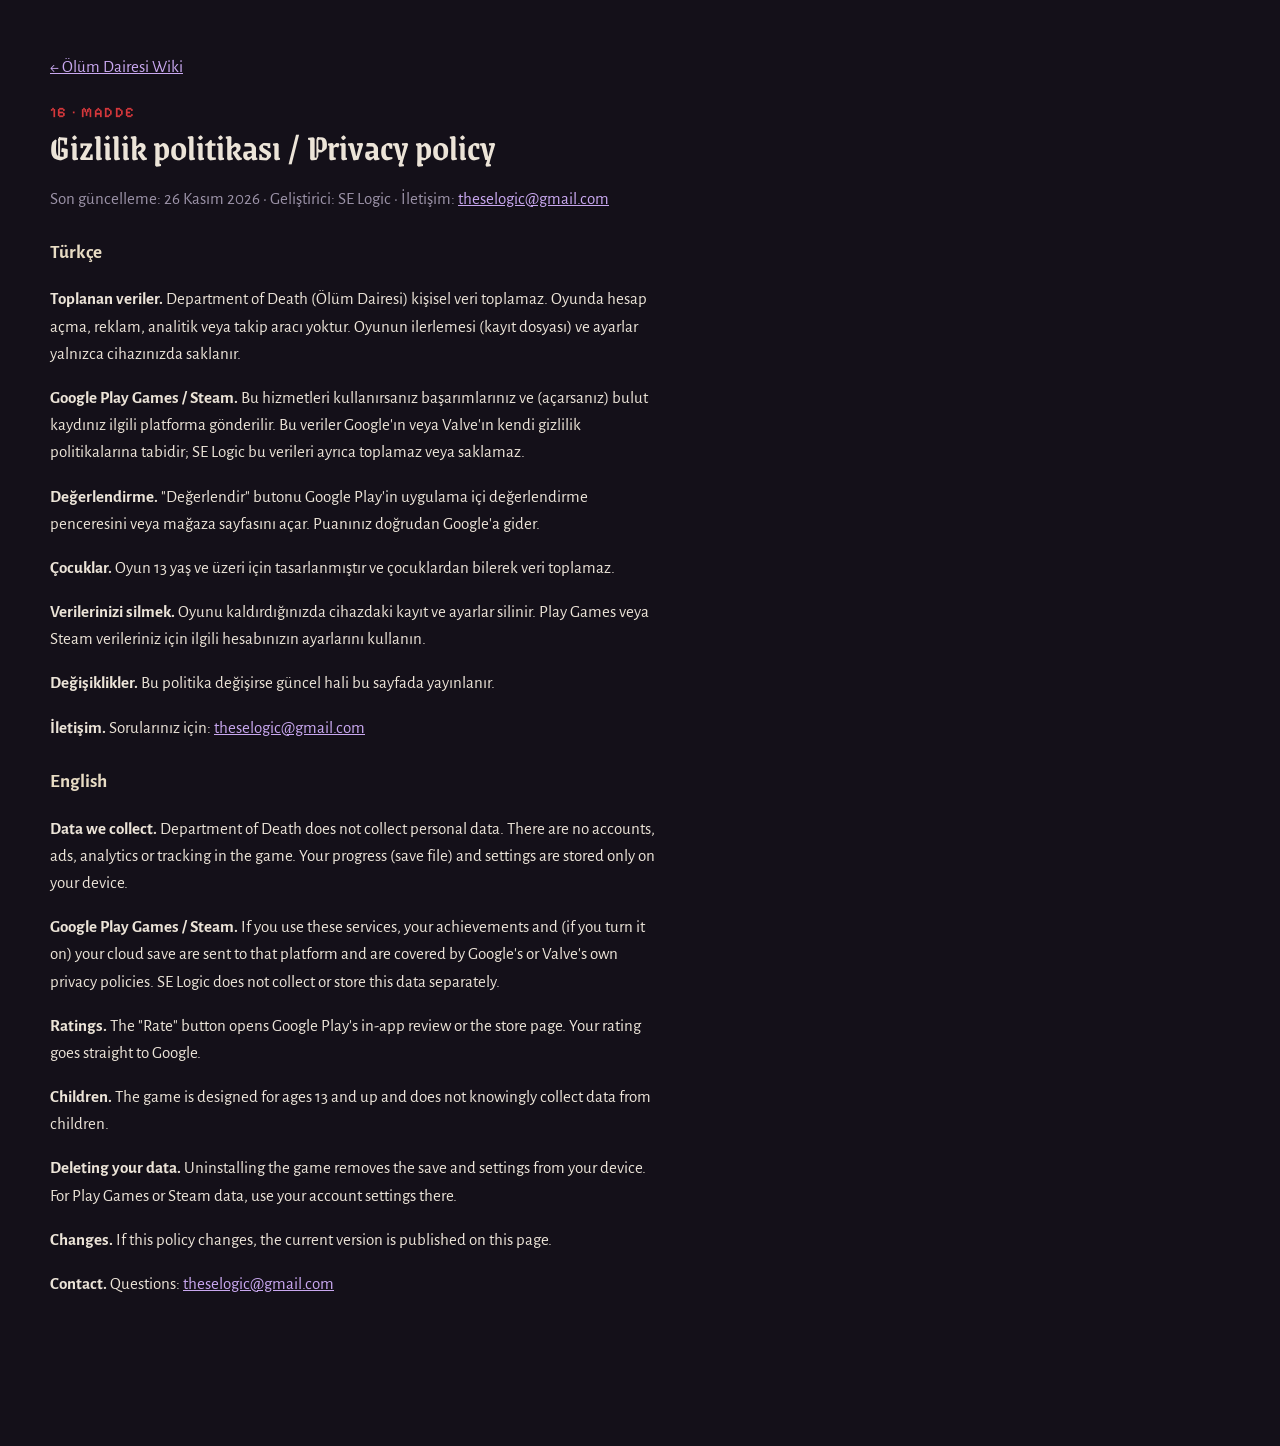
==== privacy.html @ 9bfd8028 "Add files via upload" ====
<!doctype html><html lang="tr"><head><meta charset="utf-8"><meta name="viewport" content="width=device-width,initial-scale=1"><title>Department of Death – Gizlilik Politikası / Privacy Policy</title>
<link rel="stylesheet" href="https://fonts.googleapis.com/css2?family=Grenze+Gotisch:wght@600;800&family=Alegreya+Sans:ital,wght@0,400;0,500;0,700;1,400&family=Pixelify+Sans:wght@500&display=swap">
<style>
/* Layout: arşiv dosyası gibi bir wiki; solda yapışkan fihrist, sağda maddeler. Oyunun kendi paleti (mor, gri, siyah; kırmızı yalnızca vurgu). Tek ve bilinçli koyu tema. */
:root{
  --void:#141019;          /* kulenin asılı durduğu boşluk */
  --stone:#1e1825;         /* kart zemini */
  --slate:#2a2233;         /* çizgiler, tablo başlıkları */
  --ash:#9c93a8;           /* ikincil metin */
  --bone:#ece4d8;          /* ana metin, kemik rengi */
  --seal:#d4373b;          /* mühür kırmızısı: yalnızca "dokun" ve vurgu */
  --violet:#8b6fb0;        /* ruh moru */
  --parch:#e8dcc4;         /* form kâğıdı */
  --ink:#2b2030;
  --f-display:"Grenze Gotisch","Cormorant Garamond",Georgia,serif;
  --f-body:"Alegreya Sans","Segoe UI",system-ui,sans-serif;
  --f-pixel:"Pixelify Sans","Courier New",monospace;
  color-scheme:dark;
}
html{scroll-behavior:smooth;scroll-padding-top:72px}
@media (prefers-reduced-motion:reduce){html{scroll-behavior:auto}*{transition:none!important}}
body{background:var(--void);color:var(--bone);font-family:var(--f-body);font-size:17px;line-height:1.6}
a{color:#c9a8f0}
a:focus-visible,button:focus-visible,summary:focus-visible{outline:2px solid var(--seal);outline-offset:2px;border-radius:4px}

.wrap{max-width:1180px;margin:0 auto;padding-left:max(16px,env(safe-area-inset-left,0px));padding-right:max(16px,env(safe-area-inset-right,0px))}

/* Başlık bandı */
.mast{border-bottom:1px solid var(--slate);background:linear-gradient(180deg,#1b1422 0%,var(--void) 100%);margin-top:calc(-1 * env(safe-area-inset-top,0px));padding-top:env(safe-area-inset-top,0px)}
.mast .wrap{padding-block:28px 22px;display:flex;flex-wrap:wrap;gap:8px 24px;align-items:end;justify-content:space-between}
.mast h1{font-family:var(--f-display);font-weight:800;font-size:clamp(2.4rem,6vw,3.6rem);line-height:1;margin:0;letter-spacing:.01em;text-wrap:balance}
.mast h1 small{display:block;font-family:var(--f-pixel);font-size:.9rem;letter-spacing:.14em;color:var(--ash);margin-top:10px;text-transform:uppercase}
.stamp{font-family:var(--f-pixel);color:var(--seal);border:2px solid var(--seal);padding:4px 10px;transform:rotate(-4deg);display:inline-block;letter-spacing:.12em;font-size:.85rem;opacity:.9}

/* İki sütun */
.grid{display:grid;grid-template-columns:220px minmax(0,1fr);gap:40px;padding-block:28px 80px}
nav.toc{position:sticky;top:calc(env(safe-area-inset-top,0px) + 16px);align-self:start;max-height:calc(100vh - 32px);overflow:auto;font-size:.95rem}
nav.toc .lbl{font-family:var(--f-pixel);font-size:.75rem;letter-spacing:.16em;color:var(--ash);text-transform:uppercase;margin-bottom:8px}
nav.toc ol{list-style:none;margin:0;padding:0;display:flex;flex-direction:column;gap:2px;counter-reset:t}
nav.toc a{display:block;padding:5px 10px;border-left:2px solid var(--slate);color:var(--bone);text-decoration:none}
nav.toc a:hover{border-left-color:var(--seal);background:var(--stone)}
nav.toc a span{font-family:var(--f-pixel);color:var(--ash);font-size:.75rem;margin-right:8px}

@media (max-width:860px){
  .grid{grid-template-columns:minmax(0,1fr);gap:20px}
  nav.toc{position:sticky;top:env(safe-area-inset-top,0px);z-index:5;background:var(--void);max-height:none;margin-inline:calc(-1 * max(16px,env(safe-area-inset-left,0px)));padding:10px max(16px,env(safe-area-inset-left,0px));border-bottom:1px solid var(--slate)}
  nav.toc .lbl{display:none}
  nav.toc ol{flex-direction:row;overflow-x:auto;gap:6px;scrollbar-width:none}
  nav.toc a{white-space:nowrap;border:1px solid var(--slate);border-radius:999px;padding:4px 12px}
  nav.toc a span{display:none}
  body::before{content:"";position:fixed;inset:0 0 auto;height:env(safe-area-inset-top,0px);z-index:10;background:var(--void)}
}

main{min-width:0}
section{padding-block:8px 36px;border-bottom:1px dashed var(--slate);margin-bottom:28px}
section:last-of-type{border-bottom:0}
h2{font-family:var(--f-display);font-weight:600;font-size:clamp(1.8rem,4vw,2.3rem);line-height:1.1;margin:0 0 6px;text-wrap:balance}
h2 .no{font-family:var(--f-pixel);font-size:.9rem;color:var(--seal);letter-spacing:.1em;display:block;margin-bottom:6px}
h3{font-family:var(--f-body);font-weight:700;font-size:1.2rem;margin:26px 0 8px;color:var(--parch)}
p,li{max-width:68ch}
.lead{font-size:1.15rem;color:var(--parch)}
.muted{color:var(--ash)}
.term{font-family:var(--f-pixel);font-size:.9em;color:var(--parch);background:var(--slate);padding:0 6px;border-radius:3px;white-space:nowrap}

/* Bilgi kutusu */
.intro{display:grid;grid-template-columns:minmax(0,1fr) 300px;gap:28px;align-items:start}
@media (max-width:980px){.intro{grid-template-columns:minmax(0,1fr)}}
.infobox{background:var(--stone);border:1px solid var(--slate);border-radius:6px;overflow:hidden}
.infobox img{display:block;width:100%;aspect-ratio:16/9;object-fit:cover}
.infobox dl{margin:0;padding:12px 16px;display:grid;grid-template-columns:auto 1fr;gap:6px 14px;font-size:.95rem}
.infobox dt{color:var(--ash)}
.infobox dd{margin:0}
.infobox .cap{font-family:var(--f-display);font-size:1.4rem;padding:10px 16px 0}

figure{margin:16px 0}
figure img{display:block;width:100%;max-width:100%;border-radius:4px;border:1px solid var(--slate);image-rendering:auto}
figcaption{font-size:.88rem;color:var(--ash);margin-top:6px}
.shots{display:grid;grid-template-columns:repeat(2,minmax(0,1fr));gap:16px}
@media (max-width:620px){.shots{grid-template-columns:minmax(0,1fr)}}
.shots figure{margin:0}

/* Tablolar */
.tbl{overflow-x:auto;margin:12px 0;border:1px solid var(--slate);border-radius:6px}
table{border-collapse:collapse;width:100%;font-size:.95rem;min-width:520px}
th,td{text-align:left;padding:8px 12px;border-bottom:1px solid var(--slate);vertical-align:top}
th{background:var(--slate);font-weight:700;color:var(--parch);font-size:.85rem;letter-spacing:.04em}
tr:last-child td{border-bottom:0}
td.n{font-variant-numeric:tabular-nums;white-space:nowrap}

/* Döngü şeridi */
.loop{display:grid;grid-template-columns:repeat(4,minmax(0,1fr));gap:10px;margin:18px 0;padding:0;list-style:none;counter-reset:s}
@media (max-width:700px){.loop{grid-template-columns:repeat(2,minmax(0,1fr))}}
.loop li{background:var(--stone);border:1px solid var(--slate);border-radius:6px;padding:12px 14px;counter-increment:s}
.loop li::before{content:counter(s);font-family:var(--f-pixel);color:var(--seal);display:block;font-size:1.1rem}
.loop b{display:block;color:var(--parch)}
.loop span{font-size:.9rem;color:var(--ash)}

/* Mühür çubuğu */
.bar{display:flex;height:26px;border-radius:4px;overflow:hidden;border:1px solid var(--slate);margin:10px 0 4px;max-width:520px;font-family:var(--f-pixel);font-size:.75rem}
.bar div{display:flex;align-items:center;justify-content:center;color:var(--void)}
.bar .x{background:#4a4054;color:var(--bone)}
.bar .g{background:#b6a4c9}
.bar .p{background:var(--seal);color:#fff}

/* Bölge kartları */
.regions{display:grid;gap:22px}
.region{display:grid;grid-template-columns:minmax(0,1.1fr) minmax(0,1fr);gap:18px;background:var(--stone);border:1px solid var(--slate);border-radius:6px;padding:14px}
@media (max-width:760px){.region{grid-template-columns:minmax(0,1fr)}}
.region img{width:100%;border-radius:4px;display:block}
.region h3{margin:0 0 4px;font-family:var(--f-display);font-weight:600;font-size:1.6rem;color:var(--bone)}
.region .rk{font-family:var(--f-pixel);font-size:.8rem;color:var(--ash);letter-spacing:.08em}
.region dl{margin:10px 0 0;display:grid;grid-template-columns:auto 1fr;gap:4px 12px;font-size:.95rem}
.region dt{color:var(--ash)}
.region dd{margin:0}

/* Oda kartları */
.rooms{display:grid;grid-template-columns:repeat(2,minmax(0,1fr));gap:18px}
@media (max-width:760px){.rooms{grid-template-columns:minmax(0,1fr)}}
.room{background:var(--stone);border:1px solid var(--slate);border-radius:6px;overflow:hidden;display:flex;flex-direction:column}
.room img{width:100%;display:block;aspect-ratio:16/9;object-fit:cover}
.room .b{padding:12px 14px;display:flex;flex-direction:column;gap:6px}
.room h4{margin:0;font-size:1.1rem;color:var(--parch)}
.room p{margin:0;font-size:.95rem}
.room .tag{font-family:var(--f-pixel);font-size:.75rem;color:var(--ash)}

/* Son Sözler kartları */
.cards{display:grid;grid-template-columns:repeat(3,minmax(0,1fr));gap:14px}
@media (max-width:760px){.cards{grid-template-columns:minmax(0,1fr)}}
.card{background:var(--parch);color:var(--ink);border-radius:4px;padding:14px 16px;position:relative;box-shadow:0 2px 0 #00000055}
.card q{font-style:italic;display:block;font-size:1rem}
.card .who{font-family:var(--f-pixel);font-size:.8rem;margin-top:8px;color:#5a4a5e}
.card .r{position:absolute;top:8px;right:10px;font-family:var(--f-pixel);font-size:.7rem;color:#7a6a7e}

/* Başarımlar */
.ach{display:grid;grid-template-columns:repeat(3,minmax(0,1fr));gap:10px;list-style:none;padding:0;margin:14px 0}
@media (max-width:860px){.ach{grid-template-columns:repeat(2,minmax(0,1fr))}}
@media (max-width:460px){.ach{grid-template-columns:minmax(0,1fr)}}
.ach li{background:var(--stone);border:1px solid var(--slate);border-radius:6px;padding:10px 12px;display:flex;flex-direction:column;gap:2px;min-width:0}
.ach b{color:var(--parch)}
.ach i{font-style:normal;font-size:.8rem;color:var(--ash)}
.ach span{font-size:.92rem}

/* Spoiler */
details.spoil{background:#1a1020;border:1px solid #4a2530;border-radius:6px;margin:16px 0}
details.spoil summary{cursor:pointer;padding:12px 16px;font-weight:700;color:var(--seal);list-style:none;display:flex;gap:10px;align-items:center}
details.spoil summary::-webkit-details-marker{display:none}
details.spoil summary::before{content:"▶";font-size:.7rem;transition:transform .15s}
details.spoil[open] summary::before{transform:rotate(90deg)}
details.spoil summary em{font-style:normal;font-weight:400;color:var(--ash);font-size:.9rem}
details.spoil > div{padding:0 16px 14px}
.blur{filter:blur(5px);cursor:pointer;transition:filter .2s;user-select:none}
.blur.on{filter:none;user-select:auto}

.note{border-left:3px solid var(--violet);padding:8px 14px;background:var(--stone);border-radius:0 6px 6px 0;margin:14px 0;font-size:.95rem}
footer{color:var(--ash);font-size:.85rem;padding-block:30px;border-top:1px solid var(--slate)}
</style></head><body><div class="wrap" style="padding-block:28px 60px"><p><a href="index.html">← Ölüm Dairesi Wiki</a></p><main><section id="gizlilik">
  <h2><span class="no">16 · MADDE</span>Gizlilik politikası / Privacy policy</h2>
  <p class="muted">Son güncelleme: 26 Kasım 2026 · Geliştirici: SE Logic · İletişim: <a href="mailto:theselogic@gmail.com">theselogic@gmail.com</a></p>
  <h3>Türkçe</h3>
  <p><b>Toplanan veriler.</b> Department of Death (Ölüm Dairesi) kişisel veri toplamaz. Oyunda hesap açma, reklam, analitik veya takip aracı yoktur. Oyunun ilerlemesi (kayıt dosyası) ve ayarlar yalnızca cihazınızda saklanır.</p>
  <p><b>Google Play Games / Steam.</b> Bu hizmetleri kullanırsanız başarımlarınız ve (açarsanız) bulut kaydınız ilgili platforma gönderilir. Bu veriler Google'ın veya Valve'ın kendi gizlilik politikalarına tabidir; SE Logic bu verileri ayrıca toplamaz veya saklamaz.</p>
  <p><b>Değerlendirme.</b> "Değerlendir" butonu Google Play'in uygulama içi değerlendirme penceresini veya mağaza sayfasını açar. Puanınız doğrudan Google'a gider.</p>
  <p><b>Çocuklar.</b> Oyun 13 yaş ve üzeri için tasarlanmıştır ve çocuklardan bilerek veri toplamaz.</p>
  <p><b>Verilerinizi silmek.</b> Oyunu kaldırdığınızda cihazdaki kayıt ve ayarlar silinir. Play Games veya Steam verileriniz için ilgili hesabınızın ayarlarını kullanın.</p>
  <p><b>Değişiklikler.</b> Bu politika değişirse güncel hali bu sayfada yayınlanır.</p>
  <p><b>İletişim.</b> Sorularınız için: <a href="mailto:theselogic@gmail.com">theselogic@gmail.com</a></p>
  <h3>English</h3>
  <p><b>Data we collect.</b> Department of Death does not collect personal data. There are no accounts, ads, analytics or tracking in the game. Your progress (save file) and settings are stored only on your device.</p>
  <p><b>Google Play Games / Steam.</b> If you use these services, your achievements and (if you turn it on) your cloud save are sent to that platform and are covered by Google's or Valve's own privacy policies. SE Logic does not collect or store this data separately.</p>
  <p><b>Ratings.</b> The "Rate" button opens Google Play's in-app review or the store page. Your rating goes straight to Google.</p>
  <p><b>Children.</b> The game is designed for ages 13 and up and does not knowingly collect data from children.</p>
  <p><b>Deleting your data.</b> Uninstalling the game removes the save and settings from your device. For Play Games or Steam data, use your account settings there.</p>
  <p><b>Changes.</b> If this policy changes, the current version is published on this page.</p>
  <p><b>Contact.</b> Questions: <a href="mailto:theselogic@gmail.com">theselogic@gmail.com</a></p>
</section></main></div></body></html>
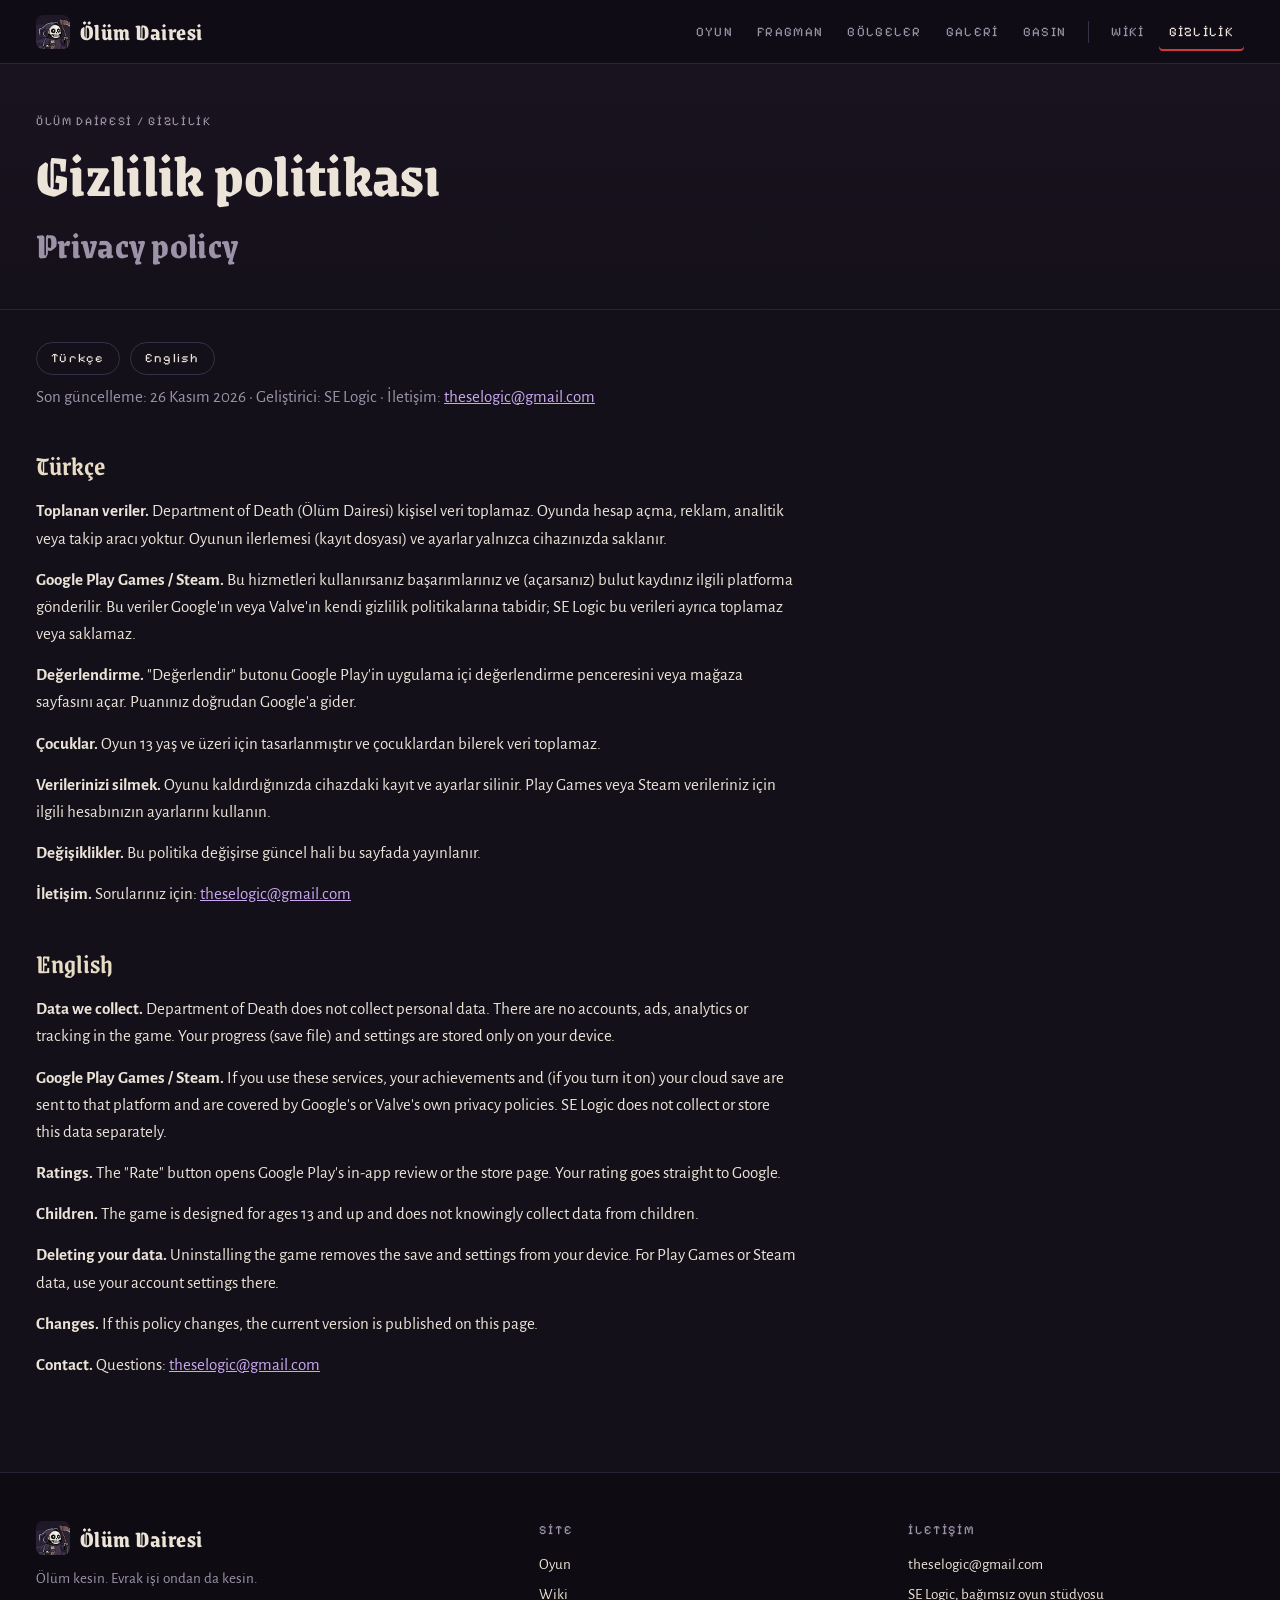
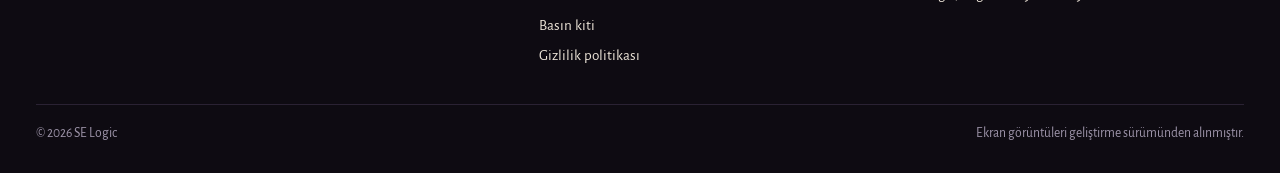
==== commit ccf713c7: "Add files via upload" ====
--- a/privacy.html
+++ b/privacy.html
@@ -1,175 +1,95 @@
-<!doctype html><html lang="tr"><head><meta charset="utf-8"><meta name="viewport" content="width=device-width,initial-scale=1"><title>Department of Death – Gizlilik Politikası / Privacy Policy</title>
-<link rel="stylesheet" href="https://fonts.googleapis.com/css2?family=Grenze+Gotisch:wght@600;800&family=Alegreya+Sans:ital,wght@0,400;0,500;0,700;1,400&family=Pixelify+Sans:wght@500&display=swap">
-<style>
-/* Layout: arşiv dosyası gibi bir wiki; solda yapışkan fihrist, sağda maddeler. Oyunun kendi paleti (mor, gri, siyah; kırmızı yalnızca vurgu). Tek ve bilinçli koyu tema. */
-:root{
-  --void:#141019;          /* kulenin asılı durduğu boşluk */
-  --stone:#1e1825;         /* kart zemini */
-  --slate:#2a2233;         /* çizgiler, tablo başlıkları */
-  --ash:#9c93a8;           /* ikincil metin */
-  --bone:#ece4d8;          /* ana metin, kemik rengi */
-  --seal:#d4373b;          /* mühür kırmızısı: yalnızca "dokun" ve vurgu */
-  --violet:#8b6fb0;        /* ruh moru */
-  --parch:#e8dcc4;         /* form kâğıdı */
-  --ink:#2b2030;
-  --f-display:"Grenze Gotisch","Cormorant Garamond",Georgia,serif;
-  --f-body:"Alegreya Sans","Segoe UI",system-ui,sans-serif;
-  --f-pixel:"Pixelify Sans","Courier New",monospace;
-  color-scheme:dark;
-}
-html{scroll-behavior:smooth;scroll-padding-top:72px}
-@media (prefers-reduced-motion:reduce){html{scroll-behavior:auto}*{transition:none!important}}
-body{background:var(--void);color:var(--bone);font-family:var(--f-body);font-size:17px;line-height:1.6}
-a{color:#c9a8f0}
-a:focus-visible,button:focus-visible,summary:focus-visible{outline:2px solid var(--seal);outline-offset:2px;border-radius:4px}
-
-.wrap{max-width:1180px;margin:0 auto;padding-left:max(16px,env(safe-area-inset-left,0px));padding-right:max(16px,env(safe-area-inset-right,0px))}
-
-/* Başlık bandı */
-.mast{border-bottom:1px solid var(--slate);background:linear-gradient(180deg,#1b1422 0%,var(--void) 100%);margin-top:calc(-1 * env(safe-area-inset-top,0px));padding-top:env(safe-area-inset-top,0px)}
-.mast .wrap{padding-block:28px 22px;display:flex;flex-wrap:wrap;gap:8px 24px;align-items:end;justify-content:space-between}
-.mast h1{font-family:var(--f-display);font-weight:800;font-size:clamp(2.4rem,6vw,3.6rem);line-height:1;margin:0;letter-spacing:.01em;text-wrap:balance}
-.mast h1 small{display:block;font-family:var(--f-pixel);font-size:.9rem;letter-spacing:.14em;color:var(--ash);margin-top:10px;text-transform:uppercase}
-.stamp{font-family:var(--f-pixel);color:var(--seal);border:2px solid var(--seal);padding:4px 10px;transform:rotate(-4deg);display:inline-block;letter-spacing:.12em;font-size:.85rem;opacity:.9}
-
-/* İki sütun */
-.grid{display:grid;grid-template-columns:220px minmax(0,1fr);gap:40px;padding-block:28px 80px}
-nav.toc{position:sticky;top:calc(env(safe-area-inset-top,0px) + 16px);align-self:start;max-height:calc(100vh - 32px);overflow:auto;font-size:.95rem}
-nav.toc .lbl{font-family:var(--f-pixel);font-size:.75rem;letter-spacing:.16em;color:var(--ash);text-transform:uppercase;margin-bottom:8px}
-nav.toc ol{list-style:none;margin:0;padding:0;display:flex;flex-direction:column;gap:2px;counter-reset:t}
-nav.toc a{display:block;padding:5px 10px;border-left:2px solid var(--slate);color:var(--bone);text-decoration:none}
-nav.toc a:hover{border-left-color:var(--seal);background:var(--stone)}
-nav.toc a span{font-family:var(--f-pixel);color:var(--ash);font-size:.75rem;margin-right:8px}
-
-@media (max-width:860px){
-  .grid{grid-template-columns:minmax(0,1fr);gap:20px}
-  nav.toc{position:sticky;top:env(safe-area-inset-top,0px);z-index:5;background:var(--void);max-height:none;margin-inline:calc(-1 * max(16px,env(safe-area-inset-left,0px)));padding:10px max(16px,env(safe-area-inset-left,0px));border-bottom:1px solid var(--slate)}
-  nav.toc .lbl{display:none}
-  nav.toc ol{flex-direction:row;overflow-x:auto;gap:6px;scrollbar-width:none}
-  nav.toc a{white-space:nowrap;border:1px solid var(--slate);border-radius:999px;padding:4px 12px}
-  nav.toc a span{display:none}
-  body::before{content:"";position:fixed;inset:0 0 auto;height:env(safe-area-inset-top,0px);z-index:10;background:var(--void)}
-}
-
-main{min-width:0}
-section{padding-block:8px 36px;border-bottom:1px dashed var(--slate);margin-bottom:28px}
-section:last-of-type{border-bottom:0}
-h2{font-family:var(--f-display);font-weight:600;font-size:clamp(1.8rem,4vw,2.3rem);line-height:1.1;margin:0 0 6px;text-wrap:balance}
-h2 .no{font-family:var(--f-pixel);font-size:.9rem;color:var(--seal);letter-spacing:.1em;display:block;margin-bottom:6px}
-h3{font-family:var(--f-body);font-weight:700;font-size:1.2rem;margin:26px 0 8px;color:var(--parch)}
-p,li{max-width:68ch}
-.lead{font-size:1.15rem;color:var(--parch)}
-.muted{color:var(--ash)}
-.term{font-family:var(--f-pixel);font-size:.9em;color:var(--parch);background:var(--slate);padding:0 6px;border-radius:3px;white-space:nowrap}
-
-/* Bilgi kutusu */
-.intro{display:grid;grid-template-columns:minmax(0,1fr) 300px;gap:28px;align-items:start}
-@media (max-width:980px){.intro{grid-template-columns:minmax(0,1fr)}}
-.infobox{background:var(--stone);border:1px solid var(--slate);border-radius:6px;overflow:hidden}
-.infobox img{display:block;width:100%;aspect-ratio:16/9;object-fit:cover}
-.infobox dl{margin:0;padding:12px 16px;display:grid;grid-template-columns:auto 1fr;gap:6px 14px;font-size:.95rem}
-.infobox dt{color:var(--ash)}
-.infobox dd{margin:0}
-.infobox .cap{font-family:var(--f-display);font-size:1.4rem;padding:10px 16px 0}
-
-figure{margin:16px 0}
-figure img{display:block;width:100%;max-width:100%;border-radius:4px;border:1px solid var(--slate);image-rendering:auto}
-figcaption{font-size:.88rem;color:var(--ash);margin-top:6px}
-.shots{display:grid;grid-template-columns:repeat(2,minmax(0,1fr));gap:16px}
-@media (max-width:620px){.shots{grid-template-columns:minmax(0,1fr)}}
-.shots figure{margin:0}
-
-/* Tablolar */
-.tbl{overflow-x:auto;margin:12px 0;border:1px solid var(--slate);border-radius:6px}
-table{border-collapse:collapse;width:100%;font-size:.95rem;min-width:520px}
-th,td{text-align:left;padding:8px 12px;border-bottom:1px solid var(--slate);vertical-align:top}
-th{background:var(--slate);font-weight:700;color:var(--parch);font-size:.85rem;letter-spacing:.04em}
-tr:last-child td{border-bottom:0}
-td.n{font-variant-numeric:tabular-nums;white-space:nowrap}
-
-/* Döngü şeridi */
-.loop{display:grid;grid-template-columns:repeat(4,minmax(0,1fr));gap:10px;margin:18px 0;padding:0;list-style:none;counter-reset:s}
-@media (max-width:700px){.loop{grid-template-columns:repeat(2,minmax(0,1fr))}}
-.loop li{background:var(--stone);border:1px solid var(--slate);border-radius:6px;padding:12px 14px;counter-increment:s}
-.loop li::before{content:counter(s);font-family:var(--f-pixel);color:var(--seal);display:block;font-size:1.1rem}
-.loop b{display:block;color:var(--parch)}
-.loop span{font-size:.9rem;color:var(--ash)}
-
-/* Mühür çubuğu */
-.bar{display:flex;height:26px;border-radius:4px;overflow:hidden;border:1px solid var(--slate);margin:10px 0 4px;max-width:520px;font-family:var(--f-pixel);font-size:.75rem}
-.bar div{display:flex;align-items:center;justify-content:center;color:var(--void)}
-.bar .x{background:#4a4054;color:var(--bone)}
-.bar .g{background:#b6a4c9}
-.bar .p{background:var(--seal);color:#fff}
-
-/* Bölge kartları */
-.regions{display:grid;gap:22px}
-.region{display:grid;grid-template-columns:minmax(0,1.1fr) minmax(0,1fr);gap:18px;background:var(--stone);border:1px solid var(--slate);border-radius:6px;padding:14px}
-@media (max-width:760px){.region{grid-template-columns:minmax(0,1fr)}}
-.region img{width:100%;border-radius:4px;display:block}
-.region h3{margin:0 0 4px;font-family:var(--f-display);font-weight:600;font-size:1.6rem;color:var(--bone)}
-.region .rk{font-family:var(--f-pixel);font-size:.8rem;color:var(--ash);letter-spacing:.08em}
-.region dl{margin:10px 0 0;display:grid;grid-template-columns:auto 1fr;gap:4px 12px;font-size:.95rem}
-.region dt{color:var(--ash)}
-.region dd{margin:0}
-
-/* Oda kartları */
-.rooms{display:grid;grid-template-columns:repeat(2,minmax(0,1fr));gap:18px}
-@media (max-width:760px){.rooms{grid-template-columns:minmax(0,1fr)}}
-.room{background:var(--stone);border:1px solid var(--slate);border-radius:6px;overflow:hidden;display:flex;flex-direction:column}
-.room img{width:100%;display:block;aspect-ratio:16/9;object-fit:cover}
-.room .b{padding:12px 14px;display:flex;flex-direction:column;gap:6px}
-.room h4{margin:0;font-size:1.1rem;color:var(--parch)}
-.room p{margin:0;font-size:.95rem}
-.room .tag{font-family:var(--f-pixel);font-size:.75rem;color:var(--ash)}
-
-/* Son Sözler kartları */
-.cards{display:grid;grid-template-columns:repeat(3,minmax(0,1fr));gap:14px}
-@media (max-width:760px){.cards{grid-template-columns:minmax(0,1fr)}}
-.card{background:var(--parch);color:var(--ink);border-radius:4px;padding:14px 16px;position:relative;box-shadow:0 2px 0 #00000055}
-.card q{font-style:italic;display:block;font-size:1rem}
-.card .who{font-family:var(--f-pixel);font-size:.8rem;margin-top:8px;color:#5a4a5e}
-.card .r{position:absolute;top:8px;right:10px;font-family:var(--f-pixel);font-size:.7rem;color:#7a6a7e}
-
-/* Başarımlar */
-.ach{display:grid;grid-template-columns:repeat(3,minmax(0,1fr));gap:10px;list-style:none;padding:0;margin:14px 0}
-@media (max-width:860px){.ach{grid-template-columns:repeat(2,minmax(0,1fr))}}
-@media (max-width:460px){.ach{grid-template-columns:minmax(0,1fr)}}
-.ach li{background:var(--stone);border:1px solid var(--slate);border-radius:6px;padding:10px 12px;display:flex;flex-direction:column;gap:2px;min-width:0}
-.ach b{color:var(--parch)}
-.ach i{font-style:normal;font-size:.8rem;color:var(--ash)}
-.ach span{font-size:.92rem}
-
-/* Spoiler */
-details.spoil{background:#1a1020;border:1px solid #4a2530;border-radius:6px;margin:16px 0}
-details.spoil summary{cursor:pointer;padding:12px 16px;font-weight:700;color:var(--seal);list-style:none;display:flex;gap:10px;align-items:center}
-details.spoil summary::-webkit-details-marker{display:none}
-details.spoil summary::before{content:"▶";font-size:.7rem;transition:transform .15s}
-details.spoil[open] summary::before{transform:rotate(90deg)}
-details.spoil summary em{font-style:normal;font-weight:400;color:var(--ash);font-size:.9rem}
-details.spoil > div{padding:0 16px 14px}
-.blur{filter:blur(5px);cursor:pointer;transition:filter .2s;user-select:none}
-.blur.on{filter:none;user-select:auto}
-
-.note{border-left:3px solid var(--violet);padding:8px 14px;background:var(--stone);border-radius:0 6px 6px 0;margin:14px 0;font-size:.95rem}
-footer{color:var(--ash);font-size:.85rem;padding-block:30px;border-top:1px solid var(--slate)}
-</style></head><body><div class="wrap" style="padding-block:28px 60px"><p><a href="index.html">← Ölüm Dairesi Wiki</a></p><main><section id="gizlilik">
-  <h2><span class="no">16 · MADDE</span>Gizlilik politikası / Privacy policy</h2>
-  <p class="muted">Son güncelleme: 26 Kasım 2026 · Geliştirici: SE Logic · İletişim: <a href="mailto:theselogic@gmail.com">theselogic@gmail.com</a></p>
-  <h3>Türkçe</h3>
-  <p><b>Toplanan veriler.</b> Department of Death (Ölüm Dairesi) kişisel veri toplamaz. Oyunda hesap açma, reklam, analitik veya takip aracı yoktur. Oyunun ilerlemesi (kayıt dosyası) ve ayarlar yalnızca cihazınızda saklanır.</p>
-  <p><b>Google Play Games / Steam.</b> Bu hizmetleri kullanırsanız başarımlarınız ve (açarsanız) bulut kaydınız ilgili platforma gönderilir. Bu veriler Google'ın veya Valve'ın kendi gizlilik politikalarına tabidir; SE Logic bu verileri ayrıca toplamaz veya saklamaz.</p>
-  <p><b>Değerlendirme.</b> "Değerlendir" butonu Google Play'in uygulama içi değerlendirme penceresini veya mağaza sayfasını açar. Puanınız doğrudan Google'a gider.</p>
-  <p><b>Çocuklar.</b> Oyun 13 yaş ve üzeri için tasarlanmıştır ve çocuklardan bilerek veri toplamaz.</p>
-  <p><b>Verilerinizi silmek.</b> Oyunu kaldırdığınızda cihazdaki kayıt ve ayarlar silinir. Play Games veya Steam verileriniz için ilgili hesabınızın ayarlarını kullanın.</p>
-  <p><b>Değişiklikler.</b> Bu politika değişirse güncel hali bu sayfada yayınlanır.</p>
-  <p><b>İletişim.</b> Sorularınız için: <a href="mailto:theselogic@gmail.com">theselogic@gmail.com</a></p>
-  <h3>English</h3>
-  <p><b>Data we collect.</b> Department of Death does not collect personal data. There are no accounts, ads, analytics or tracking in the game. Your progress (save file) and settings are stored only on your device.</p>
-  <p><b>Google Play Games / Steam.</b> If you use these services, your achievements and (if you turn it on) your cloud save are sent to that platform and are covered by Google's or Valve's own privacy policies. SE Logic does not collect or store this data separately.</p>
-  <p><b>Ratings.</b> The "Rate" button opens Google Play's in-app review or the store page. Your rating goes straight to Google.</p>
-  <p><b>Children.</b> The game is designed for ages 13 and up and does not knowingly collect data from children.</p>
-  <p><b>Deleting your data.</b> Uninstalling the game removes the save and settings from your device. For Play Games or Steam data, use your account settings there.</p>
-  <p><b>Changes.</b> If this policy changes, the current version is published on this page.</p>
-  <p><b>Contact.</b> Questions: <a href="mailto:theselogic@gmail.com">theselogic@gmail.com</a></p>
-</section></main></div></body></html>+<!doctype html>
+<html lang="tr">
+<head>
+<meta charset="utf-8">
+<meta name="viewport" content="width=device-width,initial-scale=1,viewport-fit=cover">
+<title>Gizlilik Politikası / Privacy Policy · Department of Death</title>
+<meta name="description" content="Department of Death (Ölüm Dairesi) gizlilik politikası / privacy policy. SE Logic.">
+<meta name="theme-color" content="#141019">
+<link rel="icon" type="image/png" href="assets/favicon.png">
+<link rel="stylesheet" href="https://fonts.googleapis.com/css2?family=Grenze+Gotisch:wght@600;800&family=Alegreya+Sans:ital,wght@0,400;0,500;0,700;1,400&family=Pixelify+Sans:wght@500&display=swap">
+<link rel="stylesheet" href="assets/site.css">
+<style>
+.phead{padding:calc(var(--bar-h) + env(safe-area-inset-top,0px) + 48px) 0 28px;border-bottom:1px solid var(--slate);background:linear-gradient(180deg,#1b1422,var(--void))}
+.phead p.crumbs{font-family:var(--f-pixel);font-size:.75rem;letter-spacing:.14em;text-transform:uppercase;color:var(--ash);margin:0 0 12px}.phead .crumbs a{color:var(--ash);text-decoration:none}
+.doc{max-width:760px;padding-block:32px 40px}
+.doc h3{font-family:var(--f-display);font-weight:600;font-size:1.7rem;margin:34px 0 10px;color:var(--parch)}
+.doc p{margin:0 0 14px}.doc .muted{color:var(--ash)}
+.doc .toc2{display:flex;gap:10px;margin:0 0 8px}.doc .toc2 a{font-family:var(--f-pixel);font-size:.8rem;letter-spacing:.1em;border:1px solid var(--slate-2);border-radius:999px;padding:5px 14px;text-decoration:none;color:var(--bone)}
+</style>
+</head>
+<body>
+<a class="skip" href="#main">İçeriğe geç</a>
+<header class="topbar">
+  <div class="in">
+    <a class="brand" href="index.html" aria-label="Ölüm Dairesi ana sayfa"><img src="assets/favicon.png" alt="" width="34" height="34"><b>Ölüm Dairesi</b></a>
+    <nav class="nav" id="nav" aria-label="Site">
+      <a href="index.html#oyun">Oyun</a>
+      <a href="index.html#fragman">Fragman</a>
+      <a href="index.html#bolgeler">Bölgeler</a>
+      <a href="index.html#galeri">Galeri</a>
+      <a href="index.html#basin">Basın</a>
+      <i class="sep" aria-hidden="true"></i>
+      <a href="wiki.html">Wiki</a>
+      <a href="privacy.html" aria-current="page">Gizlilik</a>
+    </nav>
+    <button class="menu-btn" type="button" aria-controls="nav" aria-expanded="false" aria-label="Menü"><svg viewBox="0 0 24 24" fill="none" stroke="currentColor" stroke-width="2" stroke-linecap="round"><path d="M4 7h16M4 12h16M4 17h16"/></svg></button>
+  </div>
+</header>
+<main id="main">
+<div class="phead"><div class="wrap"><p class="crumbs"><a href="index.html">Ölüm Dairesi</a> / Gizlilik</p><h1 class="h-xl">Gizlilik politikası<br><span style="color:var(--ash);font-size:.6em">Privacy policy</span></h1></div></div>
+<div class="wrap"><div class="doc">
+<p class="toc2"><a href="#tr">Türkçe</a><a href="#en">English</a></p>
+<section id="gizlilik">
+  
+  <p class="muted">Son güncelleme: 26 Kasım 2026 · Geliştirici: SE Logic · İletişim: <a href="mailto:theselogic@gmail.com">theselogic@gmail.com</a></p>
+  <h3 id="tr">Türkçe</h3>
+  <p><b>Toplanan veriler.</b> Department of Death (Ölüm Dairesi) kişisel veri toplamaz. Oyunda hesap açma, reklam, analitik veya takip aracı yoktur. Oyunun ilerlemesi (kayıt dosyası) ve ayarlar yalnızca cihazınızda saklanır.</p>
+  <p><b>Google Play Games / Steam.</b> Bu hizmetleri kullanırsanız başarımlarınız ve (açarsanız) bulut kaydınız ilgili platforma gönderilir. Bu veriler Google'ın veya Valve'ın kendi gizlilik politikalarına tabidir; SE Logic bu verileri ayrıca toplamaz veya saklamaz.</p>
+  <p><b>Değerlendirme.</b> "Değerlendir" butonu Google Play'in uygulama içi değerlendirme penceresini veya mağaza sayfasını açar. Puanınız doğrudan Google'a gider.</p>
+  <p><b>Çocuklar.</b> Oyun 13 yaş ve üzeri için tasarlanmıştır ve çocuklardan bilerek veri toplamaz.</p>
+  <p><b>Verilerinizi silmek.</b> Oyunu kaldırdığınızda cihazdaki kayıt ve ayarlar silinir. Play Games veya Steam verileriniz için ilgili hesabınızın ayarlarını kullanın.</p>
+  <p><b>Değişiklikler.</b> Bu politika değişirse güncel hali bu sayfada yayınlanır.</p>
+  <p><b>İletişim.</b> Sorularınız için: <a href="mailto:theselogic@gmail.com">theselogic@gmail.com</a></p>
+  <h3 id="en">English</h3>
+  <p><b>Data we collect.</b> Department of Death does not collect personal data. There are no accounts, ads, analytics or tracking in the game. Your progress (save file) and settings are stored only on your device.</p>
+  <p><b>Google Play Games / Steam.</b> If you use these services, your achievements and (if you turn it on) your cloud save are sent to that platform and are covered by Google's or Valve's own privacy policies. SE Logic does not collect or store this data separately.</p>
+  <p><b>Ratings.</b> The "Rate" button opens Google Play's in-app review or the store page. Your rating goes straight to Google.</p>
+  <p><b>Children.</b> The game is designed for ages 13 and up and does not knowingly collect data from children.</p>
+  <p><b>Deleting your data.</b> Uninstalling the game removes the save and settings from your device. For Play Games or Steam data, use your account settings there.</p>
+  <p><b>Changes.</b> If this policy changes, the current version is published on this page.</p>
+  <p><b>Contact.</b> Questions: <a href="mailto:theselogic@gmail.com">theselogic@gmail.com</a></p>
+</section>
+</div></div>
+</main>
+<footer class="foot">
+  <div class="wrap">
+    <div class="cols">
+      <div>
+        <a class="brand" href="index.html"><img src="assets/favicon.png" alt="" width="34" height="34"><b>Ölüm Dairesi</b></a>
+        <p class="tag">Ölüm kesin. Evrak işi ondan da kesin.</p>
+        
+      </div>
+      <div>
+        <h4>Site</h4>
+        <ul>
+          <li><a href="index.html#oyun">Oyun</a></li>
+          <li><a href="wiki.html">Wiki </a></li>
+          <li><a href="index.html#basin">Basın kiti</a></li>
+          <li><a href="privacy.html">Gizlilik politikası</a></li>
+        </ul>
+      </div>
+      <div>
+        <h4>İletişim</h4>
+        <ul>
+          <li><a href="mailto:theselogic@gmail.com">theselogic@gmail.com</a></li>
+          <li>SE Logic, bağımsız oyun stüdyosu</li>
+        </ul>
+      </div>
+    </div>
+    <div class="legal"><span>© 2026 SE Logic</span>Ekran görüntüleri geliştirme sürümünden alınmıştır.</div>
+  </div>
+</footer>
+<script src="assets/site.js"></script>
+</body>
+</html>
--- a/assets/site.css
+++ b/assets/site.css
@@ -0,0 +1,95 @@
+/* Ölüm Dairesi / Department of Death — ortak site stili (ana sayfa, wiki, gizlilik).
+   Oyunun kendi paleti: boşluk moru, taş grisi, kemik beyazı; mühür kırmızısı yalnızca vurgu. Tek ve bilinçli koyu tema. */
+:root{
+  --void:#141019;
+  --void-2:#0e0b12;
+  --stone:#1e1825;
+  --slate:#2a2233;
+  --slate-2:#3a2f48;
+  --ash:#9c93a8;
+  --bone:#ece4d8;
+  --seal:#d4373b;
+  --seal-dk:#7d1a1e;
+  --violet:#8b6fb0;
+  --soul:#8fd3ff;
+  --parch:#e8dcc4;
+  --ink:#2b2030;
+  --f-display:"Grenze Gotisch","Cormorant Garamond",Georgia,serif;
+  --f-body:"Alegreya Sans","Segoe UI",system-ui,sans-serif;
+  --f-pixel:"Pixelify Sans","Courier New",monospace;
+  --bar-h:64px;
+  --gut:max(16px,env(safe-area-inset-left,0px));
+  color-scheme:dark;
+}
+*,*::before,*::after{box-sizing:border-box}
+html{scroll-behavior:smooth;scroll-padding-top:calc(var(--bar-h) + 16px);-webkit-text-size-adjust:100%}
+@media (prefers-reduced-motion:reduce){html{scroll-behavior:auto}*,*::before,*::after{animation:none!important;transition:none!important}}
+body{margin:0;background:var(--void);color:var(--bone);font-family:var(--f-body);font-size:17px;line-height:1.6;overflow-x:hidden}
+img{max-width:100%;height:auto}
+a{color:#c9a8f0}
+a:focus-visible,button:focus-visible,summary:focus-visible,[tabindex]:focus-visible{outline:2px solid var(--seal);outline-offset:3px;border-radius:4px}
+.px{image-rendering:pixelated;image-rendering:crisp-edges}
+.skip{position:absolute;left:-9999px;top:8px;z-index:100;background:var(--seal);color:#fff;padding:8px 14px;border-radius:4px}
+.skip:focus{left:16px}
+
+/* Dil seçimi: ana sayfada iki dil yan yana yazılır, biri gizlenir */
+html:not([data-lang="en"]) body [lang="en"],
+html[data-lang="en"] body [lang="tr"]{display:none!important}
+
+/* Üst çubuk */
+.topbar{position:fixed;inset:0 0 auto;z-index:50;height:calc(var(--bar-h) + env(safe-area-inset-top,0px));padding-top:env(safe-area-inset-top,0px);
+  background:rgba(14,11,18,.78);-webkit-backdrop-filter:blur(10px);backdrop-filter:blur(10px);border-bottom:1px solid rgba(58,47,72,.7)}
+.topbar .in{max-width:1240px;height:var(--bar-h);margin:0 auto;padding:0 var(--gut);display:flex;align-items:center;gap:20px}
+.brand{display:flex;align-items:center;gap:10px;color:var(--bone);text-decoration:none;flex:none}
+.brand img{width:34px;height:34px;border-radius:7px}
+.brand b{font-family:var(--f-display);font-weight:800;font-size:1.45rem;letter-spacing:.02em;line-height:1}
+.nav{display:flex;align-items:center;gap:4px;margin-left:auto}
+.nav a{font-family:var(--f-pixel);font-size:.82rem;letter-spacing:.1em;text-transform:uppercase;color:var(--ash);text-decoration:none;padding:8px 10px;border-radius:4px;white-space:nowrap}
+.nav a:hover{color:var(--bone);background:rgba(255,255,255,.04)}
+.nav a[aria-current="page"]{color:var(--bone);box-shadow:inset 0 -2px 0 var(--seal)}
+.nav .sep{width:1px;height:22px;background:var(--slate-2);margin:0 8px}
+.lang{display:inline-flex;border:1px solid var(--slate-2);border-radius:999px;padding:2px;flex:none}
+.lang button{all:unset;cursor:pointer;font-family:var(--f-pixel);font-size:.75rem;letter-spacing:.1em;padding:4px 10px;border-radius:999px;color:var(--ash)}
+.lang button[aria-pressed="true"]{background:var(--bone);color:var(--void)}
+.menu-btn{all:unset;display:none;cursor:pointer;width:40px;height:40px;border-radius:6px;place-items:center;color:var(--bone)}
+.menu-btn svg{width:22px;height:22px}
+@media (max-width:980px){
+  .menu-btn{display:grid}
+  .nav{position:fixed;top:calc(var(--bar-h) + env(safe-area-inset-top,0px));left:0;right:0;flex-direction:column;align-items:stretch;gap:0;
+    background:rgba(14,11,18,.97);border-bottom:1px solid var(--slate-2);padding:8px var(--gut) 16px;display:none;max-height:calc(100vh - var(--bar-h));overflow:auto}
+  .topbar.open .nav{display:flex}
+  .nav a{padding:12px 4px;border-bottom:1px solid var(--slate);font-size:.9rem}
+  .nav .sep{display:none}
+  .topbar .lang{margin-left:auto}
+  .topbar .menu-btn{margin-left:auto}
+  .topbar .lang + .menu-btn{margin-left:0}
+}
+
+/* Düğmeler */
+.btn{display:inline-flex;align-items:center;gap:10px;font-family:var(--f-pixel);font-size:.95rem;letter-spacing:.08em;text-transform:uppercase;text-decoration:none;
+  padding:13px 22px;border-radius:6px;border:2px solid transparent;cursor:pointer;transition:transform .12s ease,box-shadow .12s ease,background .12s ease;line-height:1.1}
+.btn svg{width:18px;height:18px;flex:none}
+.btn-seal{background:var(--seal);color:#fff;box-shadow:0 4px 0 var(--seal-dk),0 10px 30px -10px rgba(212,55,59,.7)}
+.btn-seal:hover{transform:translateY(-1px);box-shadow:0 5px 0 var(--seal-dk),0 14px 34px -10px rgba(212,55,59,.8)}
+.btn-seal:active{transform:translateY(3px);box-shadow:0 1px 0 var(--seal-dk)}
+.btn-ghost{color:var(--bone);border-color:rgba(236,228,216,.45);background:rgba(20,16,25,.45)}
+.btn-ghost:hover{border-color:var(--bone);background:rgba(236,228,216,.08)}
+
+/* Bölüm başlıkları */
+.wrap{max-width:1240px;margin:0 auto;padding-left:var(--gut);padding-right:max(16px,env(safe-area-inset-right,0px))}
+.eyebrow{font-family:var(--f-pixel);font-size:.8rem;letter-spacing:.2em;text-transform:uppercase;color:var(--seal);margin:0 0 10px;display:flex;align-items:center;gap:10px}
+.eyebrow::before{content:"";width:22px;height:2px;background:var(--seal)}
+.h-xl{font-family:var(--f-display);font-weight:800;font-size:clamp(2.2rem,5.4vw,3.8rem);line-height:1.02;margin:0 0 14px;letter-spacing:.005em;text-wrap:balance}
+.h-lg{font-family:var(--f-display);font-weight:600;font-size:clamp(1.6rem,3.4vw,2.3rem);line-height:1.08;margin:0 0 10px;text-wrap:balance}
+.sub{color:var(--ash);font-size:1.12rem;max-width:62ch;margin:0}
+
+/* Alt bilgi */
+.foot{border-top:1px solid var(--slate);background:var(--void-2);padding:48px 0 calc(28px + env(safe-area-inset-bottom,0px));margin-top:40px;font-size:.95rem}
+.foot .cols{display:grid;grid-template-columns:1.4fr 1fr 1fr;gap:32px}
+@media (max-width:760px){.foot .cols{grid-template-columns:minmax(0,1fr)}}
+.foot h4{font-family:var(--f-pixel);font-weight:500;font-size:.78rem;letter-spacing:.16em;text-transform:uppercase;color:var(--ash);margin:0 0 12px}
+.foot ul{list-style:none;margin:0;padding:0;display:grid;gap:6px}
+.foot a{color:var(--bone);text-decoration:none}
+.foot a:hover{color:#fff;text-decoration:underline;text-decoration-color:var(--seal);text-underline-offset:3px}
+.foot .tag{color:var(--ash);max-width:40ch;margin:12px 0 0}
+.foot .legal{margin-top:36px;padding-top:18px;border-top:1px solid var(--slate);display:flex;flex-wrap:wrap;gap:8px 24px;justify-content:space-between;color:var(--ash);font-size:.85rem}
